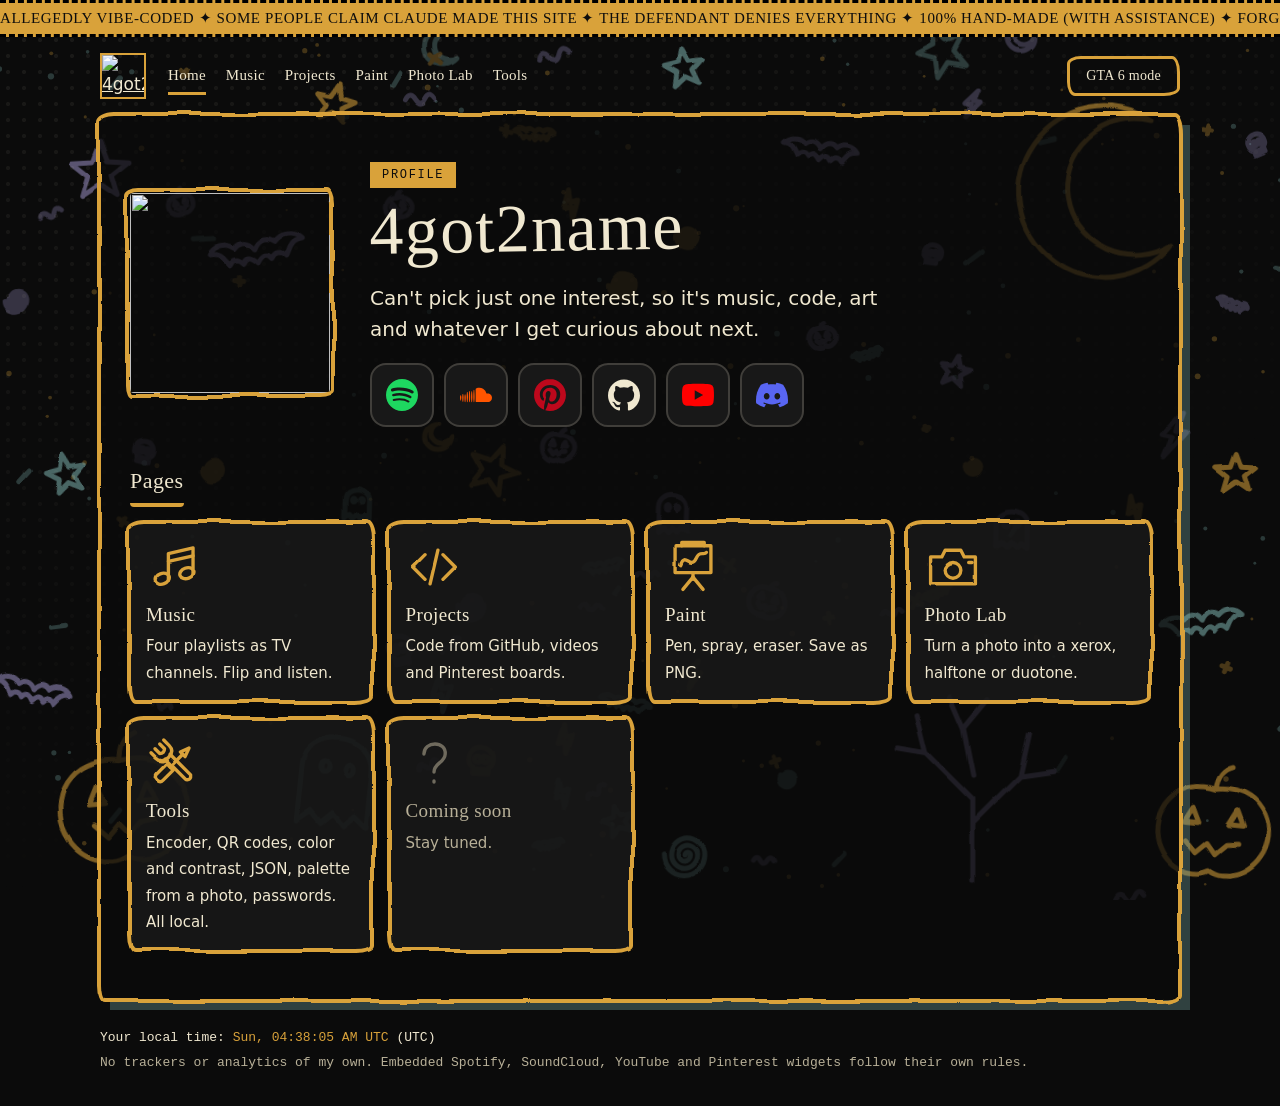
==== index.html @ 65fba5ad "Add files via upload" ====
<!DOCTYPE html>
<html lang="en">
<head>
<meta charset="utf-8">
<meta name="viewport" content="width=device-width, initial-scale=1">
<title>4got2name</title>
<meta name="description" content="Music, projects and a few useful toys in one place.">
<link rel="icon" href="favicon.ico" sizes="any">
<link rel="icon" type="image/png" sizes="32x32" href="assets/favicon-32.png">
<link rel="apple-touch-icon" href="assets/favicon-180.png">
<link rel="preconnect" href="https://fonts.googleapis.com">
<link rel="preconnect" href="https://fonts.gstatic.com" crossorigin>
<link href="https://fonts.googleapis.com/css2?family=Patrick+Hand&family=Permanent+Marker&display=swap" rel="stylesheet">
<link rel="stylesheet" href="site.css?v=20261121">
<script src="figures.js?v=20261121"></script>
<script src="site.js?v=20261121"></script>
</head>
<body data-page="home">
<a class="skip" href="#main">Skip to content</a>
<div class="ticker" id="ticker" aria-hidden="true"></div>
<header class="top">
  <a class="brand" href="index.html"><img src="assets/logo-main.png" alt="4got2name, home" width="46" height="46"></a>
  <nav aria-label="Pages">
    <a href="index.html" aria-current="page">Home</a>
    <a href="music.html">Music</a>
    <a href="projects.html">Projects</a>
    <a href="draw.html">Paint</a>
    <a href="lab.html">Photo Lab</a>
    <a href="tools.html">Tools</a>
  </nav>
</header>

<main id="main" class="sheet">
  <section class="profile">
    <div class="avatar"><img src="assets/logo-main.png" alt="" width="200" height="200"></div>
    <div>
      <p class="label">Profile</p>
      <h1>4got2name</h1>
      <p class="bio">Can't pick just one interest, so it's music, code, art and whatever I get curious about next.</p>
      <nav class="hub" id="hub" aria-label="My profiles"></nav>
    </div>
  </section>

  <h2>Pages</h2>
  <ul class="cards">
    <li><a href="music.html"><svg class="card-logo" viewBox="0 0 100 100" fill="none" stroke="currentColor" stroke-width="6" stroke-linecap="round" stroke-linejoin="round" aria-hidden="true"><path d="M40 74 V26 L84 16 V64"/><path d="M40 40 L84 30"/><path d="M40 74 a11 8 -20 1 1 -22 -6 a11 8 -20 1 1 22 6Z"/><path d="M84 64 a11 8 -20 1 1 -22 -6 a11 8 -20 1 1 22 6Z"/></svg><strong>Music</strong><span>Four playlists as TV channels. Flip and listen.</span></a></li>
    <li><a href="projects.html"><svg class="card-logo" viewBox="0 0 100 100" fill="none" stroke="currentColor" stroke-width="6" stroke-linecap="round" stroke-linejoin="round" aria-hidden="true"><path d="M34 28 L12 50 L34 72"/><path d="M66 28 L88 50 L66 72"/><path d="M57 20 L43 80"/></svg><strong>Projects</strong><span>Code from GitHub, videos and Pinterest boards.</span></a></li>
    <li><a href="draw.html"><svg class="card-logo" viewBox="0 0 100 100" fill="none" stroke="currentColor" stroke-width="6" stroke-linecap="round" stroke-linejoin="round" aria-hidden="true"><path d="M18 12 H82 V60 H18Z"/><path d="M28 46 C36 22 46 56 56 34 C62 20 70 30 74 24"/><path d="M50 60 V72"/><path d="M50 68 L32 90"/><path d="M50 68 L68 90"/><path d="M30 12 V6 H70 V12"/></svg><strong>Paint</strong><span>Pen, spray, eraser. Save as PNG.</span></a></li>
    <li><a href="lab.html"><svg class="card-logo" viewBox="0 0 100 100" fill="none" stroke="currentColor" stroke-width="6" stroke-linecap="round" stroke-linejoin="round" aria-hidden="true"><path d="M10 32 H30 L36 20 H64 L70 32 H90 V80 H10Z"/><path d="M64 56 a14 14 0 1 1 -28 0 a14 14 0 1 1 28 0"/><path d="M78 42 H84"/></svg><strong>Photo Lab</strong><span>Turn a photo into a xerox, halftone or duotone.</span></a></li>
    <li><a href="tools.html"><svg class="card-logo" viewBox="0 0 100 100" fill="none" stroke="currentColor" stroke-width="6" stroke-linecap="round" stroke-linejoin="round" aria-hidden="true"><g transform="rotate(45 50 50)"><path d="M42 60 H58 V86 Q58 93 50 93 Q42 93 42 86Z"/><path d="M50 60 V28"/><path d="M44 28 H56 L50 12Z"/></g><g transform="rotate(-45 50 50)"><path d="M34 8 V22 Q34 36 50 36 Q66 36 66 22 V8"/><path d="M44 8 V20 Q50 26 56 20 V8"/><path d="M44 34 V86 Q50 94 56 86 V34"/></g></svg><strong>Tools</strong><span>Encoder, QR codes, color and contrast, JSON, palette from a photo, passwords. All local.</span></a></li>
    <li class="soon"><div><svg class="card-logo" viewBox="0 0 100 100" fill="none" stroke="currentColor" stroke-width="6" stroke-linecap="round" stroke-linejoin="round" aria-hidden="true"><path d="M32 34 C32 10 72 10 70 34 C69 50 50 50 50 66"/><path d="M50 82 V84"/></svg><strong>Coming soon</strong><span>Stay tuned.</span></div></li>
  </ul>
</main>

<footer class="foot">
  <p class="clock">Your local time: <time id="clock"></time> <span id="tz"></span></p>
  <p>No trackers or analytics of my own. Embedded Spotify, SoundCloud, YouTube and Pinterest widgets follow their own rules.</p>
</footer>

<script src="config.js?v=20261121"></script>
<script src="lib.js?v=20261121"></script>
<script src="home.js?v=20261121"></script>
</body>
</html>
---- site.css ----
/* Paint theme only for now: black canvas, wobbly marker lines. Night and Core were removed on request.
   No pure white anywhere in the UI. Accent is a single muted tone that changes smoothly (@property + transition). */
@property --accent {
  syntax: "<color>";
  inherits: true;
  initial-value: #d9a23a;
}

:root {
  --bg: #0b0b0b;
  --panel: rgba(12, 12, 12, 0.74);
  --panel2: rgba(28, 28, 28, 0.8);
  --field: #151515;
  --text: #f0e8d0;
  --muted: #b8b098;
  --line: var(--accent);
  --on-accent: #0d0d0d;
  --c2: #7fb3b0;
  --c3: #9d93c7;
  --accent: #d9a23a;
  --display: "Permanent Marker", "Comic Sans MS", "Chalkboard SE", cursive;
  --body: "Trebuchet MS", "Segoe UI", system-ui, sans-serif;
  --hand: "Patrick Hand", "Comic Sans MS", "Chalkboard SE", cursive;
  --mono: ui-monospace, "Cascadia Mono", Consolas, "Courier New", monospace;
  --h1: clamp(38px, 6.4vw, 68px);
  --caps: none;
  --ls: 0.02em;
  --py: 44px;
  --px: 30px;
  transition: --accent 1.6s ease;
}


* { box-sizing: border-box; }
[hidden] { display: none !important; }

html { background: var(--bg); scroll-behavior: smooth; transition: background-color 0.6s ease; }
body {
  margin: 0;
  color: var(--text);
  font: 17px/1.55 var(--body);
  min-height: 100vh;
  transition: color 0.5s ease;
}

a { color: inherit; }
:focus-visible { outline: 3px solid var(--text); outline-offset: 2px; box-shadow: 0 0 0 6px var(--accent); }

.skip { position: absolute; left: -999px; top: 8px; z-index: 300; }
.skip:focus { left: 12px; background: var(--text); color: var(--bg); padding: 8px 12px; }

/* ---------- background doodles ---------- */
.scene { position: fixed; inset: 0; z-index: -1; pointer-events: none; overflow: hidden; }
.scene > svg { position: absolute; inset: 0; width: 100%; height: 100%; }
.s-paint * { vector-effect: non-scaling-stroke; }

/* ---------- ticker ---------- */
.ticker {
  overflow: hidden;
  background: var(--accent);
  color: var(--on-accent);
  font: 12px/1 var(--mono);
  letter-spacing: 0.12em;
  white-space: nowrap;
  transition: background-color 0.5s ease, color 0.5s ease;
}
.ticker:empty { display: none; }
.ticker .track { display: inline-flex; animation: scroll 90s linear infinite; }
.ticker span { padding: 8px 0; }
@keyframes scroll { to { transform: translateX(-50%); } }
.ticker { font-family: var(--display); font-size: 15px; letter-spacing: 0.04em; border-top: 3px dashed #000; border-bottom: 3px dashed #000; }

/* ---------- header ---------- */
.top {
  width: min(1080px, 100% - 32px);
  margin: 0 auto;
  padding: 16px 0;
  display: flex;
  flex-wrap: wrap;
  align-items: center;
  gap: 12px 22px;
}
.brand img { display: block; width: 46px; height: 46px; border: 2px solid var(--line); transition: border-color 0.5s ease; }
.top nav { display: flex; flex-wrap: wrap; gap: 4px 20px; }
.top nav a {
  font: 400 15px/1.2 var(--display);
  letter-spacing: var(--ls);
  text-transform: var(--caps);
  text-decoration: none;
  padding: 8px 0;
  border-bottom: 3px solid transparent;
  transition: border-color 0.4s ease;
}
.top nav a:hover, .top nav a[aria-current="page"] { border-bottom-color: var(--accent); }


/* ---------- panels ---------- */
.sheet {
  position: relative;
  width: min(1080px, 100% - 32px);
  margin: 0 auto;
  background: var(--panel);
  color: var(--text);
  padding: var(--py) var(--px) calc(var(--py) + 6px);
  transition: background-color 0.5s ease, border-color 0.5s ease, color 0.5s ease;
}

/* wobbly hand-drawn outline: a filtered pseudo-element, so text and form controls stay crisp */
:is(.sheet, .cards a, .cards .soon div, .tool, .tv, #gh-list li, .unset, fieldset)::before {
  content: "";
  position: absolute;
  inset: -3px;
  border: 4px solid var(--accent);
  border-radius: 18px 9px 20px 8px / 10px 20px 8px 18px;
  filter: url(#wobble);
  pointer-events: none;
}
:is(.cards a, .cards .soon div, .tool, .tv, #gh-list li, .unset, fieldset) { position: relative; border-radius: 14px; }
.cards li:nth-child(even) :is(a, div)::before, .tool:nth-of-type(even)::before { border-color: var(--c2); }
.cards li:nth-child(3n) :is(a, div)::before { border-color: var(--c3); }

.label { margin: 0; font: 12px/1.3 var(--mono); letter-spacing: 0.14em; text-transform: uppercase; color: var(--muted); }
h1 { font: 400 var(--h1)/1.1 var(--display); letter-spacing: var(--ls); text-transform: var(--caps); margin: 6px 0 14px; word-break: break-word; }
@keyframes pulse { 50% { opacity: 0.55; } }
h2 {
  font: 400 22px/1.25 var(--display);
  letter-spacing: var(--ls);
  text-transform: var(--caps);
  margin: 40px 0 16px;
  padding-bottom: 8px;
  border-bottom: 2px solid var(--line);
  transition: border-color 0.5s ease;
}
h2 { border-bottom: 4px solid var(--accent); width: fit-content; max-width: 100%; border-radius: 4px; }
.lead { max-width: 68ch; margin: 0 0 8px; }
.note { margin: 10px 0 0; min-height: 1.5em; font: 14px/1.4 var(--mono); }

/* ---------- buttons and fields ---------- */
button, .btn {
  display: inline-block;
  font: 400 14px/1.2 var(--display);
  letter-spacing: var(--ls);
  color: var(--text);
  background: transparent;
  border: 2px solid var(--line);
  border-radius: 999px;
  padding: 9px 16px;
  cursor: pointer;
  text-decoration: none;
  transition: background-color 0.3s ease, color 0.3s ease, border-color 0.5s ease;
}
button:hover, .btn:hover { background: var(--accent); color: var(--on-accent); border-color: var(--accent); }
button:active, .btn:active { transform: translateY(1px); }
button[aria-pressed="true"] { background: var(--accent); color: var(--on-accent); border-color: var(--accent); }
button:disabled { opacity: 0.4; cursor: not-allowed; background: transparent; color: var(--text); border-color: var(--line); }
:is(button, .btn) { border-width: 3px; border-radius: 14px 8px 16px 8px / 8px 16px 8px 14px; }

input, select, textarea {
  width: 100%;
  font: 15px/1.4 var(--body);
  color: var(--text);
  background: var(--field);
  border: 2px solid var(--line);
  border-radius: 8px;
  padding: 8px 10px;
  transition: background-color 0.5s ease, border-color 0.5s ease, color 0.5s ease;
}
textarea { font-family: var(--mono); font-size: 14px; min-height: 110px; resize: vertical; }
input[type="range"] { padding: 0; accent-color: var(--accent); background: transparent; border: 0; }
input[type="radio"], input[type="checkbox"] { width: auto; accent-color: var(--accent); }
input[type="file"] { padding: 8px; }
.field { display: grid; gap: 4px; margin-bottom: 14px; font: 12px/1.3 var(--mono); letter-spacing: 0.08em; text-transform: uppercase; }
.field output { font-weight: 700; }
fieldset { border: 2px solid var(--line); border-radius: 8px; margin: 0 0 14px; padding: 10px 12px; transition: border-color 0.5s ease; }
fieldset { border: 0; padding: 14px; }
legend { font: 12px/1.3 var(--mono); letter-spacing: 0.08em; text-transform: uppercase; padding: 0 6px; }
fieldset label { display: block; padding: 3px 0; cursor: pointer; }
.row { display: flex; flex-wrap: wrap; gap: 8px; align-items: center; }

.unset { margin: 0; padding: 14px; border: 2px dashed var(--line); border-radius: 8px; color: var(--muted); }
.unset { border: 0; }

/* ---------- home ---------- */
.profile { display: grid; grid-template-columns: auto 1fr; gap: 20px 40px; align-items: center; }
.avatar { position: relative; width: 200px; height: 200px; }
.avatar img { width: 100%; height: 100%; display: block; border-radius: 4px; }
.avatar::before { content: ""; position: absolute; inset: -5px; border: 4px solid var(--accent); border-radius: 14px 7px 15px 6px / 8px 15px 7px 13px; filter: url(#wobble); pointer-events: none; transition: border-color 0.5s ease; }
.bio { margin: 0 0 18px; font-size: 20px; max-width: 40ch; }
.hub { display: flex; flex-wrap: wrap; gap: 10px; }
.hub:empty { display: none; }

.cards { list-style: none; margin: 0; padding: 0; display: grid; grid-template-columns: repeat(auto-fit, minmax(190px, 1fr)); gap: 18px; }
/* Cards: the fill lives in the same filtered ::before as the wobbly outline, so on hover the fill and the border are one shape. */
.cards :is(a, .soon div) {
  position: relative;
  isolation: isolate;
  display: block;
  height: 100%;
  padding: 16px;
  background: none;
  border: 0;
  text-decoration: none;
  transition: color 0.4s ease;
}
.cards :is(a, .soon div)::before {
  z-index: -1;
  background: var(--panel2);
  transition: background-color 0.4s ease, border-color 0.5s ease;
}
.cards a:hover, .cards a:focus-visible { color: var(--on-accent); }
.cards a:hover::before, .cards a:focus-visible::before { background: var(--accent); }
.cards a:focus-visible { outline: none; }
.cards a:focus-visible::before { outline: 3px solid var(--text); outline-offset: 3px; }
.cards .soon div::before { border-style: dashed; }
.cards .soon div { color: var(--muted); }
.card-logo { display: block; width: 56px; height: 56px; margin-bottom: 8px; color: var(--accent); filter: url(#wobble-s); transition: color 0.4s ease; }
.cards a:hover .card-logo, .cards a:focus-visible .card-logo { color: var(--on-accent); }
.cards .soon .card-logo { opacity: 0.55; color: var(--muted); }
.cards .label { color: inherit; }
.cards strong { display: block; margin: 4px 0 6px; font: 400 19px/1.25 var(--display); letter-spacing: var(--ls); text-transform: var(--caps); }
.cards span { font-size: 15px; }

/* ---------- music ---------- */
.tv { position: relative; background: var(--panel2); border: 2px solid var(--line); border-radius: 12px; padding: 14px; transition: border-color 0.5s ease; }
.tv { border: 0; }
.screen { position: relative; min-height: 352px; display: grid; background: #070707; border: 2px solid #3a3a3a; border-radius: 6px; overflow: hidden; }
.player { display: grid; }
.player iframe { width: 100%; height: 352px; border: 0; display: block; }
.player .unset { align-self: center; margin: 16px; }
.screen canvas { position: absolute; inset: 0; width: 100%; height: 100%; }
.tv-ctl { display: flex; align-items: center; gap: 10px; margin-top: 14px; }
.channels { display: flex; flex-wrap: wrap; gap: 8px; flex: 1; }

/* ---------- projects ---------- */
#gh-list ul { list-style: none; padding: 0; margin: 0; display: grid; gap: 14px; }
#gh-list li { position: relative; border: 2px solid var(--line); border-radius: 10px; padding: 12px 14px; background: var(--panel2); }
#gh-list li { border: 0; }
#gh-list li a { font: 400 17px/1.3 var(--display); word-break: break-word; }
#gh-list li p { margin: 6px 0 0; }
#gh-list li small { font: 12px var(--mono); color: var(--muted); }
#yt-body iframe { width: 100%; max-width: 720px; aspect-ratio: 16 / 9; border: 2px solid var(--line); border-radius: 8px; display: block; background: #070707; }
.pin-link, #yt-body p { margin: 14px 0 0; }
.boards { display: flex; flex-wrap: wrap; gap: 8px; margin-bottom: 14px; }
#pin-embed { max-width: 100%; overflow-x: auto; padding: 12px; background: #efe6cf; color: #1a1208; border-radius: 14px; }
#pin-embed:empty { display: none; }
#pin-embed .unset { color: #4a3c22; }

/* ---------- editors ---------- */
.editor { display: grid; grid-template-columns: 280px 1fr; gap: 28px; align-items: start; margin-top: 18px; }
.stage { min-width: 0; }
.stage canvas, #paint { width: 100%; height: auto; display: block; border: 2px solid var(--line); border-radius: 6px; background: #efe6cf; touch-action: none; transition: border-color 0.5s ease; }
#paint { max-width: 760px; aspect-ratio: 3 / 2; cursor: crosshair; }
.palette { display: flex; flex-wrap: wrap; gap: 10px; margin-top: 14px; }
.palette button { width: 38px; height: 38px; padding: 0; border-radius: 50%; border: 2px solid var(--text); }
.palette button[aria-pressed="true"] { outline: 3px solid var(--text); outline-offset: 3px; }
.sizes { display: inline-flex; gap: 6px; }
.tools { display: flex; flex-wrap: wrap; gap: 14px 26px; align-items: flex-end; margin: 22px 0 14px; }
.tgroup { display: grid; gap: 6px; }
.tlabel { font: 12px/1.3 var(--mono); letter-spacing: 0.1em; text-transform: uppercase; color: var(--muted); }
.tools .seg { flex-wrap: wrap; }
.tools .palette { margin: 0; align-items: center; }
.drop-on { outline: 3px dashed var(--text); outline-offset: 6px; }

/* ---------- tools ---------- */
.tool { position: relative; background: var(--panel2); border: 2px solid var(--line); border-radius: 12px; padding: 18px; margin-bottom: 20px; }
.tool { border: 0; }
.tool h2 { margin-top: 0; }
.tool .cols { display: grid; grid-template-columns: 1fr 1fr; gap: 16px; }
pre.out { font: 13px/1.4 var(--mono); word-break: break-all; white-space: pre-wrap; margin: 0; background: var(--field); border: 2px solid var(--line); border-radius: 8px; padding: 10px; min-height: 60px; }
.err { color: #e8a18a; font-weight: 600; }

/* ---------- intro (once per session) ---------- */
.intro { position: fixed; inset: 0; z-index: 200; display: grid; place-items: center; background: var(--bg); transition: opacity 0.35s ease; }
.intro.out { opacity: 0; }
.intro-card { display: grid; gap: 14px; justify-items: center; padding: 24px 28px; background: var(--panel2); border: 2px solid var(--accent); border-radius: 10px; width: min(86vw, 340px); }
.intro-card img { width: 110px; height: 110px; border: 2px solid var(--line); }
.intro-card p { margin: 0; font: 13px var(--mono); letter-spacing: 0.1em; text-transform: uppercase; }
.intro .bar { width: 100%; height: 14px; border: 2px solid var(--line); border-radius: 8px; overflow: hidden; }
.intro .bar i { display: block; height: 100%; background: var(--accent); animation: load 1.4s ease-out forwards; }
@keyframes load { from { width: 0; } to { width: 100%; } }

/* ---------- footer ---------- */
.foot { width: min(1080px, 100% - 32px); margin: 28px auto 32px; font: 13px/1.6 var(--mono); color: var(--muted); }
.foot p { margin: 0 0 4px; }
.foot .clock { color: var(--text); }
.foot time { color: var(--accent); }

@media (max-width: 860px) {
  :root { --py: 28px; --px: 20px; }
  .profile { grid-template-columns: 1fr; }
  .avatar { width: 140px; height: 140px; }
  .editor { grid-template-columns: 1fr; }
  .tool .cols { grid-template-columns: 1fr; }
  .screen, .player iframe { min-height: 260px; height: 260px; }
}

@media (prefers-reduced-motion: reduce) {
  *, *::before, *::after { animation: none !important; transition: none !important; scroll-behavior: auto !important; }
}
/* ---------- underground-comic touches ---------- */
.scene::after {
  content: "";
  position: absolute;
  inset: 0;
  background: radial-gradient(circle at center, rgba(240, 232, 208, 0.07) 1.8px, transparent 2.4px) 0 0 / 16px 16px;
  -webkit-mask-image: linear-gradient(160deg, #000, transparent 70%);
  mask-image: linear-gradient(160deg, #000, transparent 70%);
}
.sheet { box-shadow: 10px 10px 0 color-mix(in srgb, var(--c2) 32%, transparent); }
h1 { transform: rotate(-1deg); transform-origin: left bottom; }
.profile .label, main > .label { display: inline-flex; align-items: center; width: fit-content; max-width: 100%; background: var(--accent); color: var(--on-accent); padding: 6px 12px; line-height: 1.2; }
main > p.label + h1 { margin-top: 12px; }

/* hand-written placeholder and status text */
.unset, .note, input::placeholder, textarea::placeholder, #empty { font-family: var(--hand); font-size: 20px; letter-spacing: 0.01em; }
.note { min-height: 1.6em; }
.note:empty { min-height: 0; margin: 0; }

/* social icons: plain brand-colored glyphs on a dark tile */
.social {
  display: grid;
  place-items: center;
  width: 64px;
  height: 64px;
  padding: 14px;
  background: #181818;
  border: 2px solid rgba(240, 232, 208, 0.18);
  border-radius: 16px;
  text-decoration: none;
  color: var(--text);
  font: 13px var(--display);
  transition: transform 0.2s ease, border-color 0.3s ease, box-shadow 0.3s ease;
}
.social svg { width: 100%; height: 100%; display: block; }
.social:hover, .social:focus-visible { transform: translateY(-3px); border-color: var(--brand, var(--accent)); box-shadow: 0 6px 0 color-mix(in srgb, var(--brand, var(--accent)) 45%, transparent); }

/* paint stamps */
.stamps { display: flex; flex-wrap: wrap; gap: 8px; margin-top: 10px; }
.stamps button { width: 52px; height: 52px; padding: 6px; border-radius: 12px; }
.stamps svg { width: 100%; height: 100%; fill: none; stroke: currentColor; stroke-width: 6; stroke-linecap: round; stroke-linejoin: round; }

/* ---------- tools page ---------- */
.toolnav { display: flex; flex-wrap: wrap; gap: 8px; margin: 22px 0 20px; }
.tool h3 { font: 400 18px/1.3 var(--display); margin: 22px 0 10px; }
.seg { display: inline-flex; gap: 6px; }
.seg button { padding: 7px 14px; }
.enc-bar { display: flex; flex-wrap: wrap; gap: 12px 28px; margin-bottom: 14px; }
.enc-grid { display: grid; grid-template-columns: minmax(0, 1fr) auto minmax(0, 1fr); gap: 12px; align-items: stretch; }
.pane { display: flex; flex-direction: column; min-width: 0; }
.pane-h { display: flex; justify-content: space-between; align-items: baseline; gap: 10px; font: 12px/1.3 var(--mono); letter-spacing: 0.08em; text-transform: uppercase; padding: 7px 12px; background: var(--accent); color: var(--on-accent); border-radius: 8px 8px 0 0; transition: background-color 0.5s ease, color 0.5s ease; }
.pane textarea, .pane pre.out { flex: 1; min-height: 210px; margin: 0; border-radius: 0 0 8px 8px; }
.swap { align-self: center; width: 48px; height: 48px; padding: 0; border-radius: 50%; font-size: 22px; line-height: 1; }
.qr-grid { display: grid; grid-template-columns: minmax(0, 1fr) minmax(0, 1fr); gap: 24px; align-items: start; }
.qr-box { max-width: 380px; }
.qr-box svg { display: block; width: 100%; height: auto; border-radius: 8px; }
.color-row { display: flex; gap: 12px; align-items: end; }
input[type="color"] { width: 56px; height: 56px; flex: none; padding: 3px; border-radius: 10px; cursor: pointer; }
.values { display: grid; gap: 8px; margin: 14px 0; }
.value-row { display: grid; grid-template-columns: 56px minmax(0, 1fr) auto; gap: 10px; align-items: center; }
.value-row b { font: 12px var(--mono); letter-spacing: 0.08em; }
.value-row code { font: 14px/1.4 var(--mono); word-break: break-all; }
.value-row button { padding: 5px 12px; font-size: 12px; }
.contrast-grid, .contrast-out { display: grid; grid-template-columns: 1fr 1fr; gap: 16px; align-items: start; }
.contrast-out { margin-top: 14px; }
.sample { padding: 20px; border-radius: 10px; border: 2px solid var(--line); font: 18px/1.4 var(--body); }
.ratio { margin: 0 0 8px; font: 400 44px/1.1 var(--display); }
.badges { display: flex; flex-wrap: wrap; gap: 8px; }
.badge { font: 13px/1.2 var(--mono); padding: 5px 11px; border-radius: 999px; border: 2px solid; }
.badge.pass { color: #a3b36b; }
.badge.fail { color: #e8a18a; }
.inline { display: inline-flex; gap: 8px; align-items: center; font: 13px var(--mono); }
.inline select { width: auto; padding: 5px 8px; }
.pal-img { max-width: 100%; height: auto; display: block; border: 2px solid var(--line); border-radius: 8px; }
.swatches { display: grid; grid-template-columns: repeat(auto-fit, minmax(120px, 1fr)); gap: 10px; margin-top: 16px; }
.swatches:empty { display: none; }
.swatch { display: grid; align-content: end; justify-items: start; gap: 2px; height: 100px; padding: 10px; border: 2px solid rgba(240, 232, 208, 0.35); border-radius: 12px; font: 13px var(--mono); text-align: left; }
button.swatch:hover { outline: 3px solid var(--text); outline-offset: 2px; }

@media (max-width: 860px) {
  .enc-grid, .qr-grid, .contrast-grid, .contrast-out { grid-template-columns: 1fr; }
  .swap { justify-self: center; transform: rotate(90deg); }
}

/* ---------- fonts ---------- */
/* Pricedown Black (Typodermic Fonts), the typeface of the GTA wordmark, supplied by the site owner and used unmodified. */
@font-face { font-family: "Pricedown"; src: url("fonts/Pricedown_Bl.otf") format("opentype"); font-weight: 400; font-style: normal; font-display: swap; }

/* ---------- theme switch ---------- */
.themebtn { margin-left: auto; }
.gta-scene { display: none; }

/* ---------- GTA 6 mode: sunset, palms, white frames, no color changes ---------- */
html[data-theme="gta"] {
  --bg: #14052b;
  --panel: rgba(22, 6, 44, 0.7);
  --panel2: rgba(255, 255, 255, 0.07);
  --field: rgba(12, 2, 26, 0.85);
  --text: #ffffff;
  --muted: #eadcff;
  --accent: #ffffff;
  --on-accent: #1a0633;
  --c2: #ffffff;
  --c3: #ffffff;
  --display: "Pricedown", Impact, "Arial Black", sans-serif;
  --caps: uppercase;
  --ls: 0.01em;
}
html[data-theme="gta"] .scene { display: none; }
/* the sky lives in the fixed layer, not in the html background: `background-attachment: fixed` is unreliable on iOS */
html[data-theme="gta"] .gta-scene { display: block; position: fixed; inset: 0; z-index: -1; pointer-events: none; overflow: hidden; background: linear-gradient(180deg, #12042b 0%, #3a0a63 30%, #9a1d8f 52%, #ff4f8b 70%, #ff9a52 86%, #ffd07a 100%); }
html[data-theme="gta"] .gta-scene > svg { position: absolute; inset: 0; width: 100%; height: 100%; }
html[data-theme="gta"] :is(.sheet, .cards a, .cards .soon div, .tool, .tv, #gh-list li, .unset, fieldset)::before { filter: none; inset: 0; border: 3px solid #fff; border-radius: 4px; }
html[data-theme="gta"] .cards .soon div::before { border-style: dashed; }
html[data-theme="gta"] .sheet { box-shadow: 8px 8px 0 rgba(255, 255, 255, 0.16); }
html[data-theme="gta"] :is(button, .btn) { border-radius: 6px; }
html[data-theme="gta"] h1 { transform: none; text-shadow: 3px 3px 0 rgba(0, 0, 0, 0.45); }
html[data-theme="gta"] h2 { border-radius: 0; }
html[data-theme="gta"] .ticker { border-top: 0; border-bottom: 3px solid #fff; }
html[data-theme="gta"] .card-logo { filter: none; }
html[data-theme="gta"] .social { background: rgba(255, 255, 255, 0.08); border-color: #fff; }
html[data-theme="gta"] .social path { fill: #fff; transition: fill 0.2s ease; }
html[data-theme="gta"] .social:hover path, html[data-theme="gta"] .social:focus-visible path { fill: var(--brand); }
html[data-theme="gta"] .social:hover, html[data-theme="gta"] .social:focus-visible { border-color: #fff; box-shadow: 0 6px 0 rgba(255, 255, 255, 0.3); }
html[data-theme="gta"] #yt-body iframe { border-color: #fff; }
html[data-theme="gta"] .avatar::before { inset: -3px; border: 3px solid #fff; border-radius: 0; filter: none; }
html[data-theme="gta"] .avatar img { border-radius: 0; }

/* ---------- photo lab controls ---------- */
input[type="file"] { padding: 6px; font: 13px/1.3 var(--mono); color: var(--muted); cursor: pointer; }
input[type="file"]::file-selector-button { margin-right: 10px; font: 12px/1 var(--mono); letter-spacing: 0.08em; text-transform: uppercase; color: var(--text); background: transparent; border: 2px solid var(--line); border-radius: 8px; padding: 7px 11px; cursor: pointer; transition: background-color 0.3s ease, color 0.3s ease; }
input[type="file"]::file-selector-button:hover { background: var(--accent); color: var(--on-accent); }
#modes { border: 0; padding: 0; margin: 0 0 14px; min-width: 0; }
#modes::before { display: none; }
#modes legend { padding: 0; margin: 0 0 6px; }
.chips { display: flex; flex-wrap: wrap; gap: 8px; }
.chips label { position: relative; display: inline-block; padding: 7px 12px; font: 400 15px/1.2 var(--hand); border: 2px solid var(--line); border-radius: 10px; cursor: pointer; transition: background-color 0.3s ease, color 0.3s ease; }
.chips input { position: absolute; opacity: 0; width: 1px; height: 1px; margin: 0; pointer-events: none; }
.chips label:has(input:checked) { background: var(--accent); color: var(--on-accent); }
.chips label:has(input:focus-visible) { outline: 3px solid var(--text); outline-offset: 2px; }
.chips label:hover { background: color-mix(in srgb, var(--accent) 30%, transparent); }
.chips label:has(input:checked):hover { background: var(--accent); }

/* ---------- own tracks (music page) ---------- */
.own { display: grid; gap: 14px; margin-top: 12px; }
.track iframe { width: 100%; height: 166px; border: 2px solid var(--line); border-radius: 8px; display: block; background: #070707; }
html[data-theme="gta"] #pin-embed { background: #fff; color: #1a0633; border-radius: 0; }
html[data-theme="gta"] #pin-embed .unset { color: #1a0633; }

/* GTA mode: neon glow on hover/focus, larger type (Pricedown has a small x-height), decorative double line under the ticker */
html[data-theme="gta"] :is(button, .btn) { font-size: 18px; letter-spacing: 0.02em; }
html[data-theme="gta"] .top nav a { font-size: 20px; }
html[data-theme="gta"] h2 { font-size: 28px; }
html[data-theme="gta"] .cards strong { font-size: 24px; }
html[data-theme="gta"] .ticker { font-size: 19px; border: 0; margin-bottom: 9px; box-shadow: 0 5px 0 #14052b, 0 8px 0 #fff; }
html[data-theme="gta"] .label, html[data-theme="gta"] .tlabel { font-size: 13px; }
html[data-theme="gta"] :is(button, .btn, .social):is(:hover, :focus-visible) { box-shadow: 0 0 10px #fff, 0 0 26px rgba(255, 255, 255, 0.55); }
html[data-theme="gta"] .social:is(:hover, :focus-visible) { box-shadow: 0 0 12px #fff, 0 0 30px rgba(255, 255, 255, 0.6); }
html[data-theme="gta"] .cards a:is(:hover, :focus-visible)::before { box-shadow: 0 0 14px #fff, 0 0 34px rgba(255, 255, 255, 0.6); }
html[data-theme="gta"] .brand img:hover { box-shadow: 0 0 12px #fff, 0 0 28px rgba(255, 255, 255, 0.55); }
html[data-theme="gta"] .top nav a:is(:hover, :focus-visible) { text-shadow: 0 0 10px #fff, 0 0 22px rgba(255, 255, 255, 0.7); }
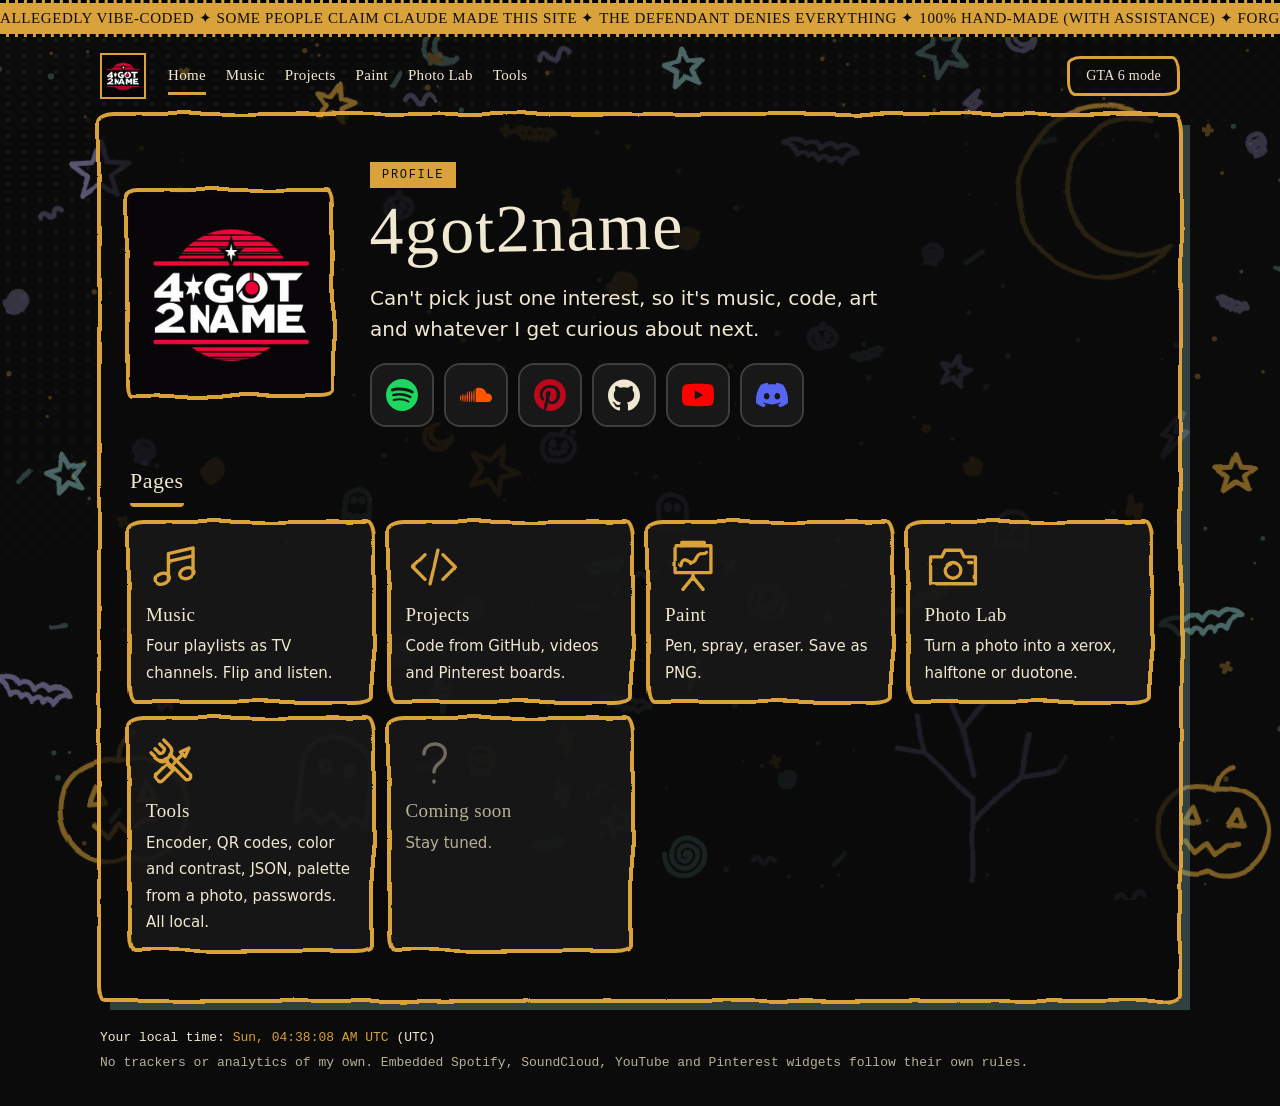
==== commit db6ba334: "Add files via upload" ====
--- a/index.html
+++ b/index.html
@@ -11,9 +11,9 @@
 <link rel="preconnect" href="https://fonts.googleapis.com">
 <link rel="preconnect" href="https://fonts.gstatic.com" crossorigin>
 <link href="https://fonts.googleapis.com/css2?family=Patrick+Hand&family=Permanent+Marker&display=swap" rel="stylesheet">
-<link rel="stylesheet" href="site.css?v=20261121">
-<script src="figures.js?v=20261121"></script>
-<script src="site.js?v=20261121"></script>
+<link rel="stylesheet" href="site.css?v=20261121b">
+<script src="figures.js?v=20261121b"></script>
+<script src="site.js?v=20261121b"></script>
 </head>
 <body data-page="home">
 <a class="skip" href="#main">Skip to content</a>
@@ -57,8 +57,8 @@
   <p>No trackers or analytics of my own. Embedded Spotify, SoundCloud, YouTube and Pinterest widgets follow their own rules.</p>
 </footer>
 
-<script src="config.js?v=20261121"></script>
-<script src="lib.js?v=20261121"></script>
-<script src="home.js?v=20261121"></script>
+<script src="config.js?v=20261121b"></script>
+<script src="lib.js?v=20261121b"></script>
+<script src="home.js?v=20261121b"></script>
 </body>
 </html>
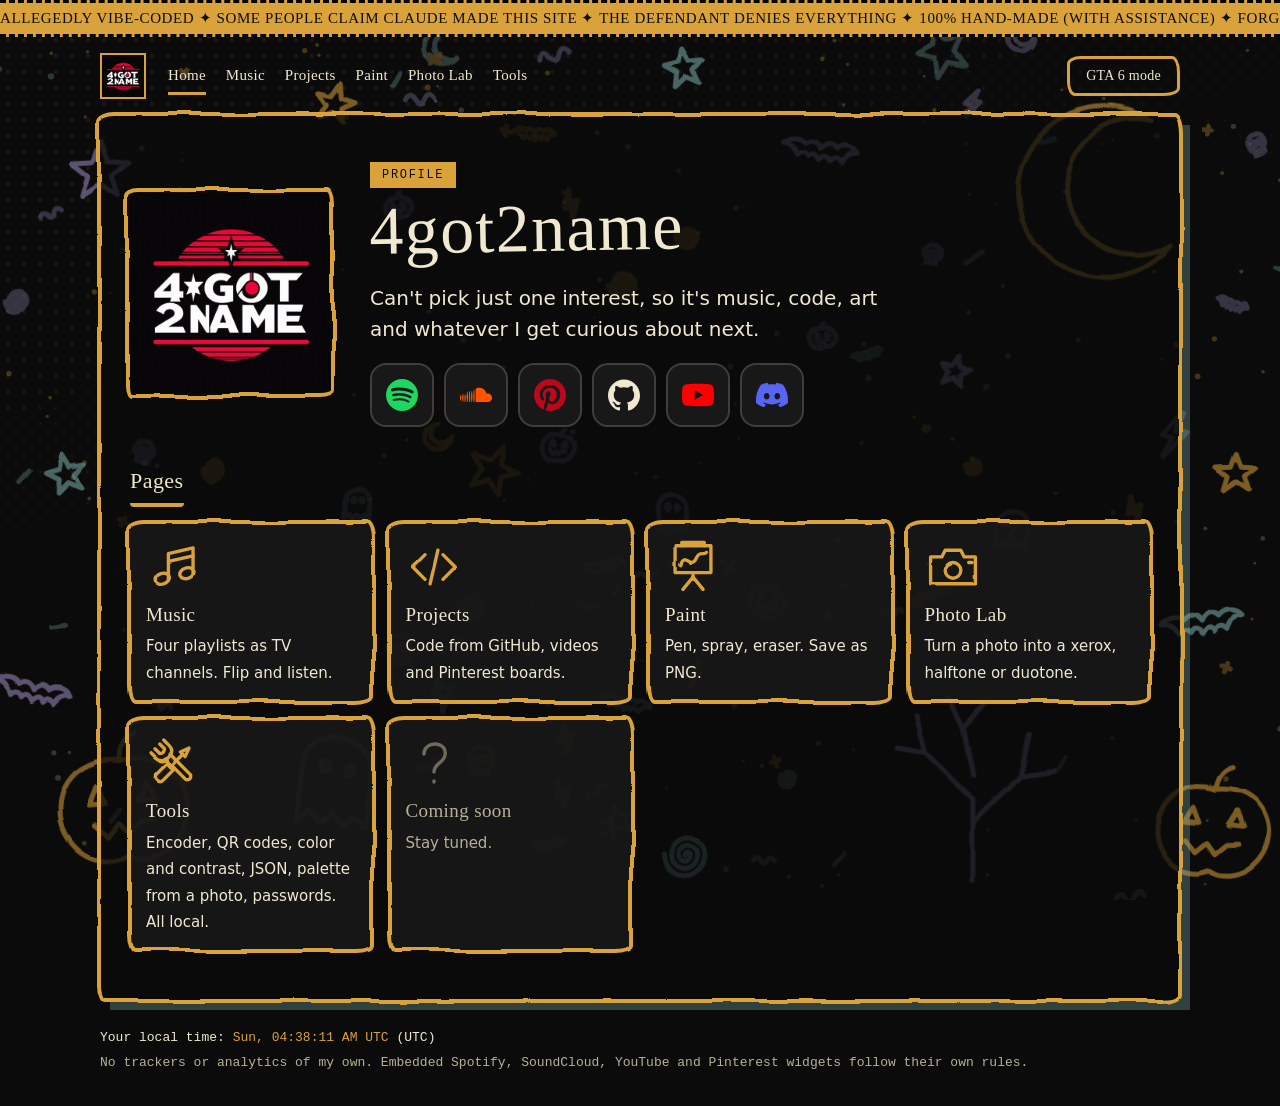
==== commit e2d2f791: "Add files via upload" ====
--- a/index.html
+++ b/index.html
@@ -11,9 +11,9 @@
 <link rel="preconnect" href="https://fonts.googleapis.com">
 <link rel="preconnect" href="https://fonts.gstatic.com" crossorigin>
 <link href="https://fonts.googleapis.com/css2?family=Patrick+Hand&family=Permanent+Marker&display=swap" rel="stylesheet">
-<link rel="stylesheet" href="site.css?v=20261121b">
-<script src="figures.js?v=20261121b"></script>
-<script src="site.js?v=20261121b"></script>
+<link rel="stylesheet" href="site.css?v=20261121d">
+<script src="figures.js?v=20261121d"></script>
+<script src="site.js?v=20261121d"></script>
 </head>
 <body data-page="home">
 <a class="skip" href="#main">Skip to content</a>
@@ -57,8 +57,8 @@
   <p>No trackers or analytics of my own. Embedded Spotify, SoundCloud, YouTube and Pinterest widgets follow their own rules.</p>
 </footer>
 
-<script src="config.js?v=20261121b"></script>
-<script src="lib.js?v=20261121b"></script>
-<script src="home.js?v=20261121b"></script>
+<script src="config.js?v=20261121d"></script>
+<script src="lib.js?v=20261121d"></script>
+<script src="home.js?v=20261121d"></script>
 </body>
 </html>
--- a/site.css
+++ b/site.css
@@ -27,7 +27,7 @@
   --ls: 0.02em;
   --py: 44px;
   --px: 30px;
-  transition: --accent 1.6s ease;
+  transition: --accent 1.2s ease;
 }
 
 
@@ -62,7 +62,6 @@
   font: 12px/1 var(--mono);
   letter-spacing: 0.12em;
   white-space: nowrap;
-  transition: background-color 0.5s ease, color 0.5s ease;
 }
 .ticker:empty { display: none; }
 .ticker .track { display: inline-flex; animation: scroll 90s linear infinite; }
@@ -80,7 +79,7 @@
   align-items: center;
   gap: 12px 22px;
 }
-.brand img { display: block; width: 46px; height: 46px; border: 2px solid var(--line); transition: border-color 0.5s ease; }
+.brand img { display: block; width: 46px; height: 46px; border: 2px solid var(--line); }
 .top nav { display: flex; flex-wrap: wrap; gap: 4px 20px; }
 .top nav a {
   font: 400 15px/1.2 var(--display);
@@ -89,7 +88,6 @@
   text-decoration: none;
   padding: 8px 0;
   border-bottom: 3px solid transparent;
-  transition: border-color 0.4s ease;
 }
 .top nav a:hover, .top nav a[aria-current="page"] { border-bottom-color: var(--accent); }
 
@@ -102,7 +100,7 @@
   background: var(--panel);
   color: var(--text);
   padding: var(--py) var(--px) calc(var(--py) + 6px);
-  transition: background-color 0.5s ease, border-color 0.5s ease, color 0.5s ease;
+  transition: background-color 0.5s ease, color 0.5s ease;
 }
 
 /* wobbly hand-drawn outline: a filtered pseudo-element, so text and form controls stay crisp */
@@ -129,7 +127,6 @@
   margin: 40px 0 16px;
   padding-bottom: 8px;
   border-bottom: 2px solid var(--line);
-  transition: border-color 0.5s ease;
 }
 h2 { border-bottom: 4px solid var(--accent); width: fit-content; max-width: 100%; border-radius: 4px; }
 .lead { max-width: 68ch; margin: 0 0 8px; }
@@ -147,11 +144,11 @@
   padding: 9px 16px;
   cursor: pointer;
   text-decoration: none;
-  transition: background-color 0.3s ease, color 0.3s ease, border-color 0.5s ease;
+  transition: background-color 0.3s ease, color 0.3s ease;
 }
 button:hover, .btn:hover { background: var(--accent); color: var(--on-accent); border-color: var(--accent); }
 button:active, .btn:active { transform: translateY(1px); }
-button[aria-pressed="true"] { background: var(--accent); color: var(--on-accent); border-color: var(--accent); }
+button[aria-pressed="true"] { background: var(--accent); color: var(--on-accent); border-color: var(--accent);  transition: none; }
 button:disabled { opacity: 0.4; cursor: not-allowed; background: transparent; color: var(--text); border-color: var(--line); }
 :is(button, .btn) { border-width: 3px; border-radius: 14px 8px 16px 8px / 8px 16px 8px 14px; }
 
@@ -163,7 +160,7 @@
   border: 2px solid var(--line);
   border-radius: 8px;
   padding: 8px 10px;
-  transition: background-color 0.5s ease, border-color 0.5s ease, color 0.5s ease;
+  transition: background-color 0.5s ease, color 0.5s ease;
 }
 textarea { font-family: var(--mono); font-size: 14px; min-height: 110px; resize: vertical; }
 input[type="range"] { padding: 0; accent-color: var(--accent); background: transparent; border: 0; }
@@ -171,9 +168,9 @@
 input[type="file"] { padding: 8px; }
 .field { display: grid; gap: 4px; margin-bottom: 14px; font: 12px/1.3 var(--mono); letter-spacing: 0.08em; text-transform: uppercase; }
 .field output { font-weight: 700; }
-fieldset { border: 2px solid var(--line); border-radius: 8px; margin: 0 0 14px; padding: 10px 12px; transition: border-color 0.5s ease; }
+fieldset { border: 2px solid var(--line); border-radius: 8px; margin: 0 0 14px; padding: 10px 12px; }
 fieldset { border: 0; padding: 14px; }
-legend { font: 12px/1.3 var(--mono); letter-spacing: 0.08em; text-transform: uppercase; padding: 0 6px; }
+legend { font: 12px/1.3 var(--mono); letter-spacing: 0.08em; text-transform: uppercase; padding: 0; margin-left: -14px; }
 fieldset label { display: block; padding: 3px 0; cursor: pointer; }
 .row { display: flex; flex-wrap: wrap; gap: 8px; align-items: center; }
 
@@ -184,7 +181,7 @@
 .profile { display: grid; grid-template-columns: auto 1fr; gap: 20px 40px; align-items: center; }
 .avatar { position: relative; width: 200px; height: 200px; }
 .avatar img { width: 100%; height: 100%; display: block; border-radius: 4px; }
-.avatar::before { content: ""; position: absolute; inset: -5px; border: 4px solid var(--accent); border-radius: 14px 7px 15px 6px / 8px 15px 7px 13px; filter: url(#wobble); pointer-events: none; transition: border-color 0.5s ease; }
+.avatar::before { content: ""; position: absolute; inset: -5px; border: 4px solid var(--accent); border-radius: 14px 7px 15px 6px / 8px 15px 7px 13px; filter: url(#wobble); pointer-events: none; }
 .bio { margin: 0 0 18px; font-size: 20px; max-width: 40ch; }
 .hub { display: flex; flex-wrap: wrap; gap: 10px; }
 .hub:empty { display: none; }
@@ -200,12 +197,12 @@
   background: none;
   border: 0;
   text-decoration: none;
-  transition: color 0.4s ease;
+  transition: color 0.2s ease;
 }
 .cards :is(a, .soon div)::before {
   z-index: -1;
   background: var(--panel2);
-  transition: background-color 0.4s ease, border-color 0.5s ease;
+  transition: background-color 0.2s ease;
 }
 .cards a:hover, .cards a:focus-visible { color: var(--on-accent); }
 .cards a:hover::before, .cards a:focus-visible::before { background: var(--accent); }
@@ -213,7 +210,7 @@
 .cards a:focus-visible::before { outline: 3px solid var(--text); outline-offset: 3px; }
 .cards .soon div::before { border-style: dashed; }
 .cards .soon div { color: var(--muted); }
-.card-logo { display: block; width: 56px; height: 56px; margin-bottom: 8px; color: var(--accent); filter: url(#wobble-s); transition: color 0.4s ease; }
+.card-logo { display: block; width: 56px; height: 56px; margin-bottom: 8px; color: var(--accent); filter: url(#wobble-s); }
 .cards a:hover .card-logo, .cards a:focus-visible .card-logo { color: var(--on-accent); }
 .cards .soon .card-logo { opacity: 0.55; color: var(--muted); }
 .cards .label { color: inherit; }
@@ -221,7 +218,7 @@
 .cards span { font-size: 15px; }
 
 /* ---------- music ---------- */
-.tv { position: relative; background: var(--panel2); border: 2px solid var(--line); border-radius: 12px; padding: 14px; transition: border-color 0.5s ease; }
+.tv { position: relative; background: var(--panel2); border: 2px solid var(--line); border-radius: 12px; padding: 14px; }
 .tv { border: 0; }
 .screen { position: relative; min-height: 352px; display: grid; background: #070707; border: 2px solid #3a3a3a; border-radius: 6px; overflow: hidden; }
 .player { display: grid; }
@@ -248,11 +245,14 @@
 /* ---------- editors ---------- */
 .editor { display: grid; grid-template-columns: 280px 1fr; gap: 28px; align-items: start; margin-top: 18px; }
 .stage { min-width: 0; }
-.stage canvas, #paint { width: 100%; height: auto; display: block; border: 2px solid var(--line); border-radius: 6px; background: #efe6cf; touch-action: none; transition: border-color 0.5s ease; }
+.stage canvas, #paint { width: 100%; height: auto; display: block; border: 2px solid var(--line); border-radius: 6px; background: #efe6cf; touch-action: none; }
 #paint { max-width: 760px; aspect-ratio: 3 / 2; cursor: crosshair; }
 .palette { display: flex; flex-wrap: wrap; gap: 10px; margin-top: 14px; }
 .palette button { width: 38px; height: 38px; padding: 0; border-radius: 50%; border: 2px solid var(--text); }
-.palette button[aria-pressed="true"] { outline: 3px solid var(--text); outline-offset: 3px; }
+.palette button[aria-pressed="true"], .palette .custom.on { outline: 3px solid var(--text); outline-offset: 3px; }
+.palette .custom { position: relative; width: 38px; height: 38px; border-radius: 50%; border: 2px solid var(--text); cursor: pointer; overflow: hidden; background: conic-gradient(#f5cf2e, #a6d63a, #1fb5a4, #3f78e0, #9b5cd6, #dd4fb1, #f08a24, #f5cf2e); }
+.palette .custom input { position: absolute; inset: 0; width: 100%; height: 100%; opacity: 0; cursor: pointer; border: 0; padding: 0; }
+.palette .custom:focus-within { outline: 3px solid var(--text); outline-offset: 3px; }
 .sizes { display: inline-flex; gap: 6px; }
 .tools { display: flex; flex-wrap: wrap; gap: 14px 26px; align-items: flex-end; margin: 22px 0 14px; }
 .tgroup { display: grid; gap: 6px; }
@@ -265,6 +265,7 @@
 .tool { position: relative; background: var(--panel2); border: 2px solid var(--line); border-radius: 12px; padding: 18px; margin-bottom: 20px; }
 .tool { border: 0; }
 .tool h2 { margin-top: 0; }
+.tool[data-pane] { margin-bottom: 0; } /* one pane is visible at a time, so no gap under it */
 .tool .cols { display: grid; grid-template-columns: 1fr 1fr; gap: 16px; }
 pre.out { font: 13px/1.4 var(--mono); word-break: break-all; white-space: pre-wrap; margin: 0; background: var(--field); border: 2px solid var(--line); border-radius: 8px; padding: 10px; min-height: 60px; }
 .err { color: #e8a18a; font-weight: 600; }
@@ -291,7 +292,14 @@
   .avatar { width: 140px; height: 140px; }
   .editor { grid-template-columns: 1fr; }
   .tool .cols { grid-template-columns: 1fr; }
-  .screen, .player iframe { min-height: 260px; height: 260px; }
+}
+
+/* phones: arrows share one row, channels sit under them in two columns (nothing can poke out of the frame) */
+@media (max-width: 640px) {
+  .tv-ctl { flex-wrap: wrap; }
+  #ch-prev, #ch-next { order: 1; flex: 1 1 0; min-width: 0; }
+  .channels { order: 2; flex: 1 1 100%; display: grid; grid-template-columns: 1fr 1fr; }
+  .channels button { min-width: 0; width: 100%; overflow-wrap: anywhere; }
 }
 
 @media (prefers-reduced-motion: reduce) {
@@ -329,7 +337,7 @@
   text-decoration: none;
   color: var(--text);
   font: 13px var(--display);
-  transition: transform 0.2s ease, border-color 0.3s ease, box-shadow 0.3s ease;
+  transition: transform 0.2s ease, box-shadow 0.3s ease;
 }
 .social svg { width: 100%; height: 100%; display: block; }
 .social:hover, .social:focus-visible { transform: translateY(-3px); border-color: var(--brand, var(--accent)); box-shadow: 0 6px 0 color-mix(in srgb, var(--brand, var(--accent)) 45%, transparent); }
@@ -347,7 +355,7 @@
 .enc-bar { display: flex; flex-wrap: wrap; gap: 12px 28px; margin-bottom: 14px; }
 .enc-grid { display: grid; grid-template-columns: minmax(0, 1fr) auto minmax(0, 1fr); gap: 12px; align-items: stretch; }
 .pane { display: flex; flex-direction: column; min-width: 0; }
-.pane-h { display: flex; justify-content: space-between; align-items: baseline; gap: 10px; font: 12px/1.3 var(--mono); letter-spacing: 0.08em; text-transform: uppercase; padding: 7px 12px; background: var(--accent); color: var(--on-accent); border-radius: 8px 8px 0 0; transition: background-color 0.5s ease, color 0.5s ease; }
+.pane-h { display: flex; justify-content: space-between; align-items: baseline; gap: 10px; font: 12px/1.3 var(--mono); letter-spacing: 0.08em; text-transform: uppercase; padding: 7px 12px; background: var(--accent); color: var(--on-accent); border-radius: 8px 8px 0 0; }
 .pane textarea, .pane pre.out { flex: 1; min-height: 210px; margin: 0; border-radius: 0 0 8px 8px; }
 .swap { align-self: center; width: 48px; height: 48px; padding: 0; border-radius: 50%; font-size: 22px; line-height: 1; }
 .qr-grid { display: grid; grid-template-columns: minmax(0, 1fr) minmax(0, 1fr); gap: 24px; align-items: start; }
@@ -431,11 +439,11 @@
 input[type="file"]::file-selector-button:hover { background: var(--accent); color: var(--on-accent); }
 #modes { border: 0; padding: 0; margin: 0 0 14px; min-width: 0; }
 #modes::before { display: none; }
-#modes legend { padding: 0; margin: 0 0 6px; }
+#modes legend { padding: 0; margin: 0 0 6px -14px; }
 .chips { display: flex; flex-wrap: wrap; gap: 8px; }
 .chips label { position: relative; display: inline-block; padding: 7px 12px; font: 400 15px/1.2 var(--hand); border: 2px solid var(--line); border-radius: 10px; cursor: pointer; transition: background-color 0.3s ease, color 0.3s ease; }
 .chips input { position: absolute; opacity: 0; width: 1px; height: 1px; margin: 0; pointer-events: none; }
-.chips label:has(input:checked) { background: var(--accent); color: var(--on-accent); }
+.chips label:has(input:checked) { background: var(--accent); color: var(--on-accent);  transition: none; }
 .chips label:has(input:focus-visible) { outline: 3px solid var(--text); outline-offset: 2px; }
 .chips label:hover { background: color-mix(in srgb, var(--accent) 30%, transparent); }
 .chips label:has(input:checked):hover { background: var(--accent); }
@@ -458,3 +466,8 @@
 html[data-theme="gta"] .cards a:is(:hover, :focus-visible)::before { box-shadow: 0 0 14px #fff, 0 0 34px rgba(255, 255, 255, 0.6); }
 html[data-theme="gta"] .brand img:hover { box-shadow: 0 0 12px #fff, 0 0 28px rgba(255, 255, 255, 0.55); }
 html[data-theme="gta"] .top nav a:is(:hover, :focus-visible) { text-shadow: 0 0 10px #fff, 0 0 22px rgba(255, 255, 255, 0.7); }
+
+/* phones: the offset block shadow would show as a loose strip along the frame edge */
+@media (max-width: 860px) {
+  .sheet, html[data-theme="gta"] .sheet { box-shadow: none; }
+}
